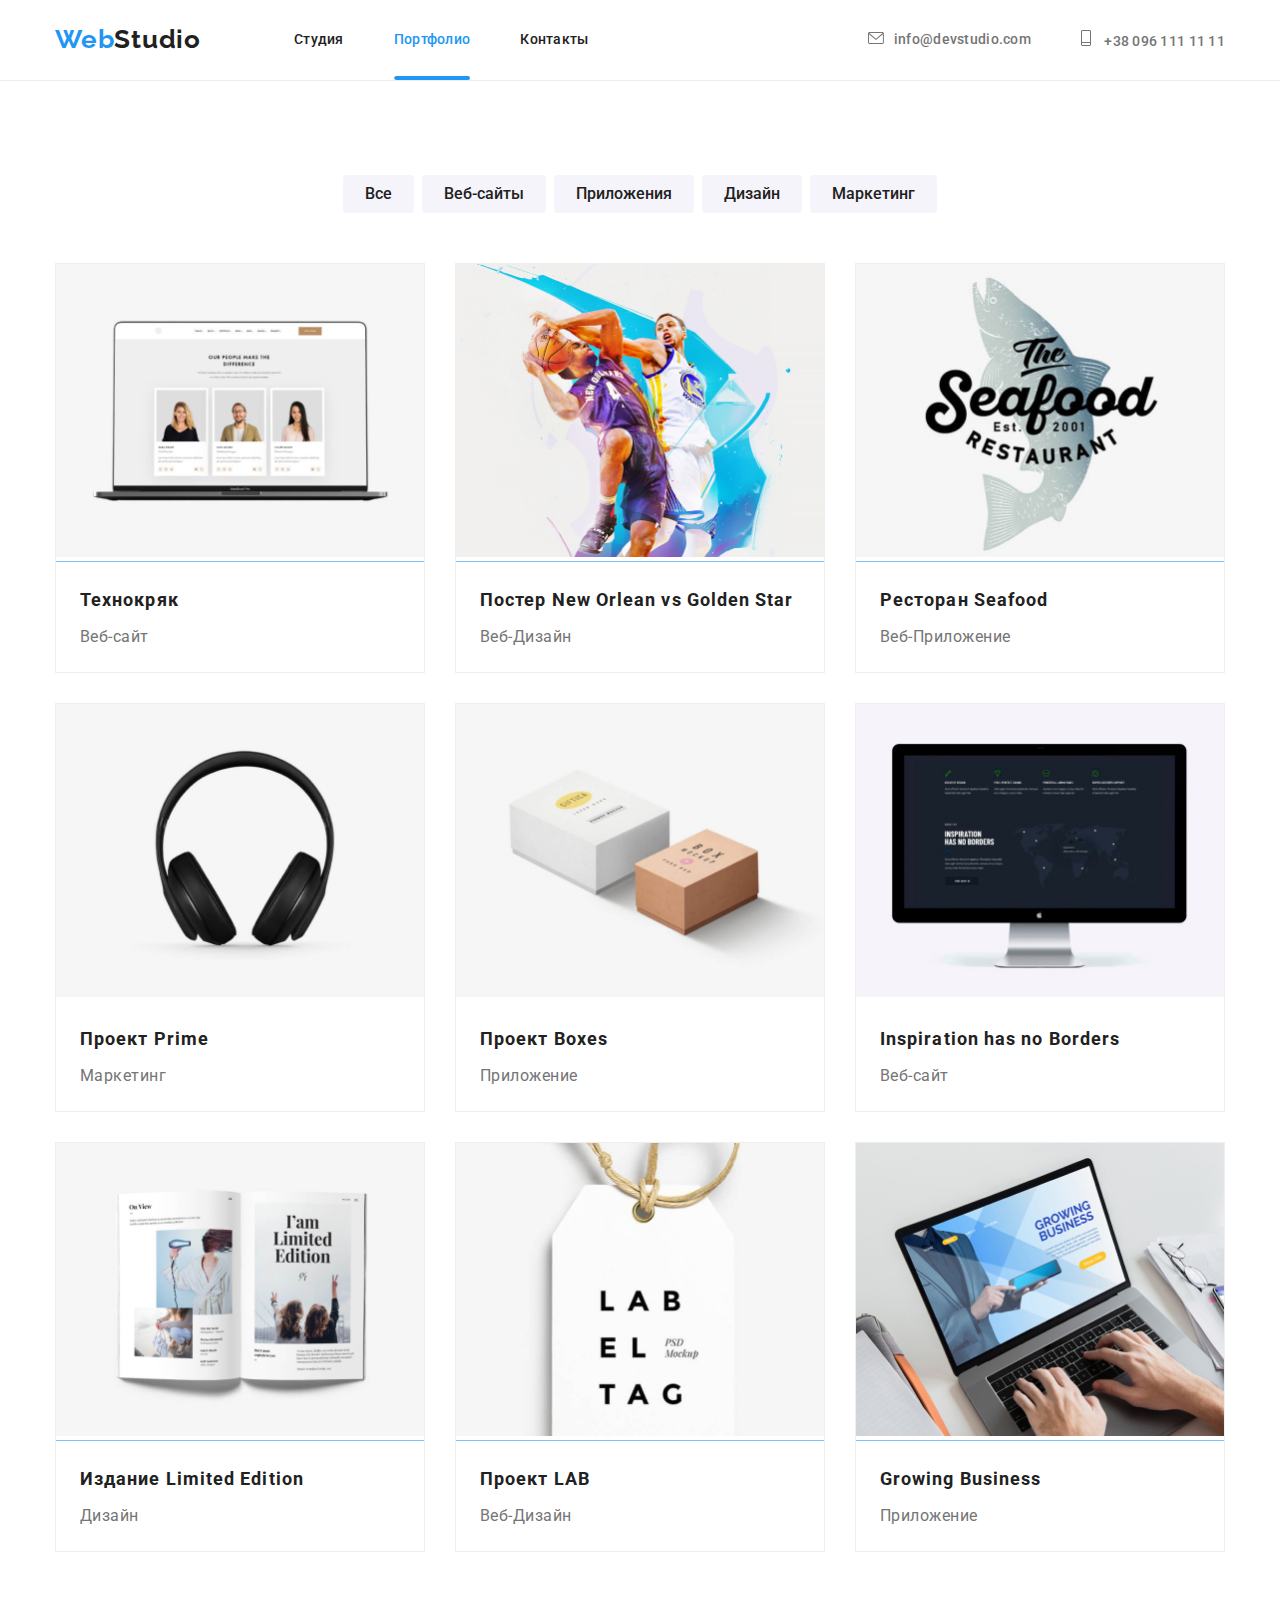
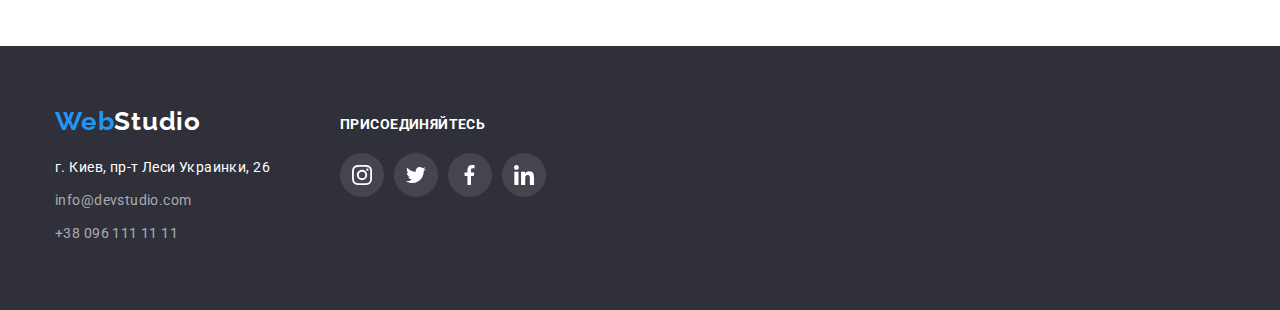
==== portfolio.html @ e9933fcd "сделал форму на футер" ====
<!DOCTYPE html>
<html lang="en">
<head>
    <meta charset="UTF-8">
    <meta http-equiv="X-UA-Compatible" content="IE=edge">
    <meta name="viewport" content="width=device-width, initial-scale=1.0">
    <title>portfolio</title>
    <link rel="preconnect" href="https://fonts.googleapis.com">
    <link rel="preconnect" href="https://fonts.gstatic.com" crossorigin>
<link rel="preconnect" href="https://fonts.googleapis.com">
<link rel="preconnect" href="https://fonts.gstatic.com" crossorigin>
<link href="https://fonts.googleapis.com/css2?family=Raleway:wght@700&family=Roboto:wght@400;500;700;900&display=swap" rel="stylesheet">    
<link rel="stylesheet" href="https://cdnjs.cloudflare.com/ajax/libs/modern-normalize/1.1.0/modern-normalize.min.css">
<link rel="stylesheet" href="./css/styles.css">
</head>
<body>
    <header>
        <div class="conteiner header">
            <a class="logo" href="index.html">Web<span class="logo studio">Studio</span></a>
            <nav class="navigation-nav">
                <ul class="navigation">
                    <li class="navigation-list"><a class="navigation-link" href="index.html">Студия</a></li>
                    <li class="navigation-list"><a class="navigation-link current" href="./portfolio.html">Портфолио</a></li>
                    <li class="navigation-list"><a class="navigation-link" href="index.html">Контакты</a></li>
                </ul>
            </nav>
            <ul class="contacts">
                <li class="cotacts-li">
                    <a class="contacts-link" href="emailto:info@devstudio.com"><svg class="image-contacts" width="16"
                            height="12">
                            <use href="./image/symbol-defs.svg#icon-envelope"></use>
                        </svg>info@devstudio.com
                    </a>
                </li>
                <li class="contacts-li">
                    <a class="contacts-link" href="tel:+380961111111"><svg class="image-contacts" width="10" height="16">
                            <use href="./image/symbol-defs.svg#icon-telephone"></use>
                        </svg> +38 096 111 11 11
                    </a>
                </li>
            </ul>
        </div>
    </header>
    <main>
        <section class="section">
           <div class="conteiner portfolio">
                <ul class="filter">
                    <li class="filter-li"><button class="filter-button" type="button">Все</button></li>
                    <li class="filter-li"><button class="filter-button" type="button">Веб-сайты</button></li>
                    <li class="filter-li"><button class="filter-button" type="button">Приложения</button></li>
                    <li class="filter-li"><button class="filter-button" type="button">Дизайн</button></li>
                    <li class="filter-li"><button class="filter-button" type="button">Маркетинг</button></li>
                </ul>
                <ul class="portfolio-main">
                    <li class="portfolio-list">
                        <a href="">
                            <div class="overley"><img src="./image/технокряк.jpg" alt="технокряк" width="369">
                                <div class="hover-portfolio">
                                    <p class="hover-text">Ресурс предлагает комплексные предложения с разным уровнем функционала и сервисов. Все это
                                        позволит посетителю получить
                                        исчерпывающие сведения о компании или частном лице.</p>
                                </div>
                            </div>
                            <div class="image-title">
                                <h2 class="portfolio-title">Технокряк</h2>
                                <p class="portfolio-text">Веб-сайт</p>
                            </div>
                        </a>
                    </li>
                    <li class="portfolio-list">
                        <a href="">
                            <div class="overley"><img src="./image/ПостерNewOrleanvsGoldenStar.jpg" alt="постер" width="369">
                            <div class="hover-portfolio">
                                <p class="hover-text">Ресурс предлагает комплексные предложения с разным уровнем функционала и сервисов. Все это
                                    позволит посетителю получить
                                    исчерпывающие сведения о компании или частном лице.</p>
                            </div>
                            </div>
                            <div class="image-title">
                                <h2 class="portfolio-title">Постер New Orlean vs Golden Star</h2>
                                <p class="portfolio-text">Веб-Дизайн</p>
                            </div>
                        </a>
                    </li>
                    <li class="portfolio-list">
                        <a href="">
                            <div class="overley"><img src="./image/РесторанSeafood.jpg" alt="Ресторан Seafood" width="369">
                                <div class="hover-portfolio">
                                    <p class="hover-text">Ресурс предлагает комплексные предложения с разным уровнем функционала и сервисов. Все это
                                        позволит посетителю получить
                                        исчерпывающие сведения о компании или частном лице.</p>
                                </div>
                            </div>
                            <div class="image-title">
                                <h2 class="portfolio-title">Ресторан Seafood</h2>
                                <p class="portfolio-text">Веб-Приложение</p>
                            </div>
                        </a>
                    </li>
                    <li class="portfolio-list">
                        <a href="">
                            <div class="overley"><img src="./image/ПроектPrime.jpg" alt="Проект Prime" width="369">
                                <div class="hover-portfolio">
                                    <p class="hover-text">Ресурс предлагает комплексные предложения с разным уровнем функционала и сервисов. Все это
                                        позволит посетителю получить
                                        исчерпывающие сведения о компании или частном лице.</p>
                                </div>
                            </div>
                            <div class="image-title">
                                <h2 class="portfolio-title">Проект Prime</h2>
                                <p class="portfolio-text">Маркетинг</p>
                            </div>
                            
                        </a>
                    </li>
                    <li class="portfolio-list">
                        <a href="">
                            <div class="overley"><img src="./image/ПроектBoxes.jpg" alt="Проект Boxes" width="369">
                                <div class="hover-portfolio">
                                    <p class="hover-text">Ресурс предлагает комплексные предложения с разным уровнем функционала и сервисов. Все это
                                        позволит посетителю получить
                                        исчерпывающие сведения о компании или частном лице.</p>
                                </div>
                            </div>
                            <div class="image-title">
                                <h2 class="portfolio-title">Проект Boxes</h2>
                                <p class="portfolio-text">Приложение</p>
                            </div>
                            
                        </a>
                    </li>
                    <li class="portfolio-list">
                        <a href="">
                            <div class="overley"><img src="./image/InspirationhasnoBorders.jpg" alt="Inspiration has no Borders" width="369"> 
                                <div class="hover-portfolio">
                                    <p class="hover-text">Ресурс предлагает комплексные предложения с разным уровнем функционала и сервисов. Все это
                                        позволит посетителю получить
                                        исчерпывающие сведения о компании или частном лице.</p>
                                </div>
                            </div>
                            <div class="image-title">
                                <h2 class="portfolio-title">Inspiration has no Borders</h2>
                                <p class="portfolio-text">Веб-сайт</p>
                            </div>
                            
                        </a>
                    </li>
                    <li class="portfolio-list">
                        <a href="">
                            <div class="overley"><img src="./image/ИзданиеLimitedEdition.jpg" alt="Издание Limited Edition" width="369">
                                <div class="hover-portfolio">
                                    <p class="hover-text">Ресурс предлагает комплексные предложения с разным уровнем функционала и сервисов. Все это
                                        позволит посетителю получить
                                        исчерпывающие сведения о компании или частном лице.</p>
                                </div>
                            </div>
                            <div class="image-title">
                                <h2 class="portfolio-title">Издание Limited Edition</h2>
                                <p class="portfolio-text">Дизайн</p>
                            </div>
                           
                        </a>
                    </li>
                    <li class="portfolio-list">
                        <a href="">
                            <div class="overley"><img src="./image/ПроектLAB.jpg" alt="Проект LAB" width="369">
                                <div class="hover-portfolio">
                                    <p class="hover-text">Ресурс предлагает комплексные предложения с разным уровнем функционала и сервисов. Все это
                                        позволит посетителю получить
                                        исчерпывающие сведения о компании или частном лице.</p>
                                </div>
                            </div>
                            <div class="image-title">
                                <h2 class="portfolio-title">Проект LAB</h2>
                                <p class="portfolio-text">Веб-Дизайн</p>
                            </div>
                           
                        </a>
                    </li>
                    <li class="portfolio-list">
                        <a href="">
                            <div class="overley"><img src="./image/GrowingBusiness.jpg" alt="Growing Business" width="369">
                                <div class="hover-portfolio">
                                    <p class="hover-text">Ресурс предлагает комплексные предложения с разным уровнем функционала и сервисов. Все это
                                        позволит посетителю получить
                                        исчерпывающие сведения о компании или частном лице.</p>
                                </div>
                            </div>
                            <div class="image-title">
                            <h2 class="portfolio-title">Growing Business</h2>
                            <p class="portfolio-text">Приложение</p>
                            </div>
                            
                        </a>
                    </li>
                </ul>
           </div>
        </section>

    </main>
    <footer class="section-footer">
        <div class="conteiner footer">
            <div class="primary">
                <a class="logo white" href="index.html">Web<span class="footer-studio">Studio</span></a>
                <address class="adress-footer">
                    <p class="adress">г. Киев, пр-т Леси Украинки, 26</p>
                    <ul class="list">
                        <li><a class="contacts-footer" href="emailto:info@devstudio.com">info@devstudio.com </a></li>
                        <li><a class="contacts-footer tel" href="tel:+380961111111"> +38 096 111 11 11</a></li>
                    </ul>
                </address>
            </div>
            <div class="second">
                <h2 class="title-footer">Присоединяйтесь</h2>
                <ul class="social-footer">
                    <li class="footer-li"><a href="" class="footer-link"><svg class="icon-footer">
                                <use href="./image/symbol-defs.svg#icon-instagram"></use>
                            </svg></a></li>
                    <li class="footer-li"><a href="" class="footer-link"><svg class="icon-footer">
                                <use href="./image/symbol-defs.svg#icon-twt2"></use>
                            </svg></a></li>
                    <li class="footer-li"><a href="" class="footer-link"><svg class="icon-footer">
                                <use href="./image/symbol-defs.svg#icon-fb2"></use>
                            </svg></a></li>
                    <li class="footer-li"><a href="" class="footer-link"><svg class="icon-footer">
                                <use href="./image/symbol-defs.svg#icon-linkedin-1-1"></use>
                            </svg></a></li>
                </ul>
            </div>
        </div>
    </footer>
</body>
</html>
---- css/styles.css ----
:root {
    --primary-text-color: #757575;
    --title-text-color: #212121;
    --accent-color: #2196F3;
}


a {
    text-decoration: none;
    cursor: default;
}



body {
    color:var(--primary-text-color);
    background-color: #ffffff;
    font-family: roboto, sans-serif;
    letter-spacing: 0.03em;
}
ul {
    padding-inline-start: 0;
    margin-block-start: 0;
    margin-block-end: 0;
    list-style: none;
}
p {
    display: none;
    margin-block-start: 1em;
    margin-block-end: 1em;
    margin-inline-start: 0px;
    margin-inline-end: 0px;
}


.conteiner {
    width: 1200px;
    margin-left: auto;
    margin-right: auto;
    padding-left: 15px;
    padding-right: 15px;
    

}


.section {
    padding-top: 94px;
    padding-bottom: 94px;
}

/* секция хедер */

.logo {
    padding-right: auto;
    padding-top: 24px;
    padding-bottom: 25px;
    font-family: 'Raleway';
    font-style: normal;
    font-weight: 700;
    font-size: 26px;
    line-height: 1.19;
    letter-spacing: 0.03em;
    color: #2196F3; 
    
}
.studio {
    color: var(--title-text-color);
    margin-left: 0;
    padding-left: 0;
}

header {
    border-bottom: 1px solid #ECECEC;
}

.header {
    display: flex;
    align-items: center;
    margin-bottom: 0;
    
}

.navigation {
    display: flex;
    padding-left: 93px;
    margin-bottom: 0;
    margin-top: 0;
    
}



.navigation-link {
    padding-top: 32px;
    display: block;
    color: var(--title-text-color);
    font-family: 'Roboto';
    font-style: normal;
    font-weight: 500;
    font-size: 14px;
    line-height: 1.14;
    letter-spacing: 0.02em;
    transition: color 250ms cubic-bezier(0.4, 0, 0.2, 1);
}
.navigation-list + .navigation-list {
    margin-left: 50px;
}

.contacts {
    display: flex;
    margin-left: auto;
    margin-bottom: 0;
    padding-left: 0;
    margin-top: 0;
    
}
.contacts-li {
    margin-left: 50px;
    
}



.navigation-link:hover, 
.navigation-link:focus {
    color: var(--accent-color);
}



.contacts-link {
    min-width: 142px;
    padding-top: 32px;
    padding-bottom: 32px;
    color: var(--primary-text-color);
    font-family: 'Roboto';
    font-weight: 500;
    font-size: 14px;
    line-height: 1.14;
    letter-spacing: 0.02em;
    transition: color 250ms cubic-bezier(0.4, 0, 0.2, 1), fill 250ms cubic-bezier(0.4, 0, 0.2, 1);
}

.contacts-link:hover,
.contacts-link:focus {
    fill: var(--accent-color);
    color: var(--accent-color);
}

.image-contacts {
    margin-right: 10px;
    fill: currentColor;
}
.current {
    color: var(--accent-color);
}
.current::after {
    content: "";
    background-image: url(../image/hover.svg);
    margin-top: 28px;
    display: block;
    width: 100%;
    height: 4px;
    border-radius: 2px;
}

/* главная секция */
.main {
    background-image: linear-gradient(to right,
            #2F303A66, rgba(47, 48, 58, 0.4)), url(../image/Img.jpg);
    text-align: center;
    padding-top: 200px;
    padding-bottom: 200px;

}

.main-title {
    margin-top: 0;
    margin-left: auto;
    margin-right: auto;
    margin-bottom: 30px;
    
    
    color: #FFFFFF;
    font-weight: 900;
    font-size: 44px;
    line-height: 1.36;
    letter-spacing: 0.06em;
    text-transform: uppercase;
    width: 696px;
    
    
    
}
.main-button {
    display: inline-block;
    cursor: pointer;
    padding: 10px 32px;
    
    min-width: 136px;
    color: #FFFFFF;
    background-color: #2196F3;
    font-weight: 700;
    font-size: 16px;
    line-height: 1.87;
    text-align: center;
    letter-spacing: 0.06em;
    border: 0;
    border-radius: 4px;
    
}

/* наши преимущества */
.feature {
    
    margin-left: auto;
    margin-right: auto;
}

.feature-ul {
    display: flex;
    align-items: center;
    margin-bottom: 0;
    margin-top: 0;
    padding-left: 0;

}
.attention::before{
background-image: url(../image/Group\ 1.svg);
content: "";
display: block;
height: 120px;
}

.punctuality::before{
    background-image: url(../image/Group\ 2.svg);
        content: "";
        display: block;
        height: 120px;
}
.planning::before {
    background-image: url(../image/Group\ 33.svg);
        content: "";
        display: block;
        height: 120px;
       
}

.technology::before {
    background-image: url(../image/Group\ 4.svg);
        content: "";
        display: block;
        height: 120px;
}

.feature-li + .feature-li {
    margin-left: 30px;
}
.feature-title {
    color: var(--title-text-color);
    font-weight: 700;
    font-size: 14px;
    line-height: 1.14;
    text-transform: uppercase;
    margin-top: 30px;
    margin-bottom: 10px;
    
}
.text {
    margin-top: 0;
    margin-bottom: 0;
    font-weight: 400;
    font-size: 14px;
    line-height: 1.71;
    display: block;
}

/* чем мы занимаемся */

.activities {
    margin-bottom: 0;
    padding-top: 0;
}
.activities-title {
    margin-bottom: 50px;
    margin-top: 0;
    text-align: center;

    color: var(--title-text-color);
    font-weight: 700;
    font-size: 36px;
    line-height: 42px;
        
}
.activities-list {
    display: flex;
    align-items: center;
    margin-bottom: 0;
    padding-left: 0;
    margin-top: 0;
}

.activities-img {
    position: relative;
    z-index: -1;
    
}
.activities-img+.activities-img {
    padding-left: 30px;
}

.bg-text {
    display: flex;
    position: absolute;
    bottom: 0;
    right: 0;
    font-size: 14px;
    font-weight: 700;
    line-height: 1.14;
    letter-spacing: 0.03em;
    text-transform: uppercase;
    color: #FFFFFF;
    background: rgba(47, 48, 58, 0.8);
    width: 370px;
    margin: 0;
    padding: 27px 82px;
}


/* наша команда */
.team {
    margin-top: 0;
    background: #F5F4FA;
    
}
.team-title {
    margin-top: 0;
    margin-bottom: 50px;
    color: var(--title-text-color);
    font-weight: 700;
    font-size: 36px;
    line-height: 1.17;
    text-align: center;
    
}

.team-list {
    border: 1px solid #EEEEEE;
    background: #ffffff;
    box-shadow: 0px 1px 3px rgba(0, 0, 0, 0.12), 0px 1px 1px rgba(0, 0, 0, 0.14), 0px 2px 1px rgba(0, 0, 0, 0.2);
    border-radius: 0px 0px 4px 4px;
}


.team-ul {
    display: flex;
    
}
.team-list + .team-list {
    margin-left: 30px;
}
.name {
    color: var(--title-text-color);
    font-weight: 500;
    font-size: 16px;
    line-height: 1.19;
    text-align: center;
    margin-bottom: 10px;
    margin-top: 30px;
    
}
.job {
    font-weight: 400;
    font-size: 16px;
    line-height: 1.19;
    text-align: center;
    margin-top: 0;
    display: block;
    width: 270px;
}
.social-ul {
    display: flex;
    margin-left: auto;
    margin-right: auto;
    margin-bottom: 30px;
    margin-top: 16px;
    width: 206px;
    
}
.social-image {
    width: 20px;
    height: 20px;
    
}
.social-link {
    width: 44px;
    height: 44px;
    border-radius: 50%;
    display: flex;
    padding: 12px;
    fill: #AFB1B8;
    transition: background-color 250ms cubic-bezier(0.4, 0, 0.2, 1), fill 250ms cubic-bezier(0.4, 0, 0.2, 1);
}

.social-link:hover,
.social-link:focus {
    background-color: var(--accent-color);
    fill: #ffffff;
}


.social-li + .social-li {
    margin-left: 10px;
}
/* секция клиенты */

.clients {
    
    margin-left: auto;
    margin-right: auto;
    text-align: center;
    
}
.title-clients {
    display: flex;
    width: 391px;
    font-family: 'Roboto';
    font-style: normal;
    font-weight: 700;
    font-size: 36px;
    line-height: 1.16;
    letter-spacing: 0.03em;
    color: #212121;
    margin-bottom:0;
    margin-top: 0;
    margin-left: auto;
    margin-right: auto;
    padding: 0;
    margin-block-start: 0;
    margin-block-end: 0;
}

.clients-ul {
    display: flex;
    width: 1170px;
    justify-content: center;
    text-align: center;
    color: #AFB1B8;
    margin-top: 50px;
}

.clients-li {
   
    display: flex;
}
.clients-li + .clients-li {
    margin-left: 30px;
}

.clients-link {
    display: flex;
    fill: #AFB1B8;
    width: 170px;
    height: 92px;
    align-items: center;
    justify-content: center;
    border: 1px solid #AFB1B8;
    border-radius: 4px;
    transition: border 250ms cubic-bezier(0.4, 0, 0.2, 1), fill 250ms cubic-bezier(0.4, 0, 0.2, 1);
}

.icon-clients {
    color: currentColor;
}


 .clients-link:hover,
 .clients-link:focus {
    fill: #2196F3;
    border: 1px solid #2196F3;
 }



/* футер */
.section-footer {
    background-color: #2F303A;
    margin-right: auto;
    color: var(--primary-text-color);
    padding-top: 60px;
    padding-bottom: 60px;
    display: flex;
   
    
}

.footer {
    display: flex;
}

.primary {
    margin-right: 70px;
}

.footer-studio {
    font-weight: 700;
    font-size: 26px;
    line-height: 1.19;
    letter-spacing: 0.03em;
    color: #FFFFFF
}
.adress-foter {
    padding-bottom: 60px;
    display: flex;
}

.white {
    display: block;
    margin-bottom: 20px;
    
    padding: 0;
}
.adress {
    margin-top: 0;
    margin-bottom: 9px;
    color: #ffffff;
    font-family: 'Roboto';
    font-style: normal;
    font-weight: 400;
    font-size: 14px;
    line-height: 1.71;
    letter-spacing: 0.03em;
    display: block;
    
}
.contacts-footer {
    display: block;
    margin-bottom: 9px;
    color: rgba(255, 255, 255, 0.6);
    text-decoration: none;
    cursor: default;
    font-family: 'Roboto';
    font-style: normal;
    font-weight: 400;
    font-size: 14px;
    line-height: 1.71;
    letter-spacing: 0.03em;
}
.tel {
    margin-bottom: 0;
}
.list {
    margin-top: 0;
    margin-bottom: 4px;
    padding-left: 0;
    transition: color 250ms cubic-bezier(0.4, 0, 0.2, 1);
}



.list :hover, 
.list :focus {
color: var(--accent-color);
}

.second {
    
    width: 206px;
}
.title-footer {
    font-family: 'Roboto';
    font-style: normal;
    font-weight: 700;
    font-size: 14px;
    line-height: 1.14;
    letter-spacing: 0.03em;
    text-transform: uppercase;
    color: #FFFFFF;
    display: flex;
    margin-bottom: 20px;
    
    width: 145px;
    
}
.social-footer {
    display: flex;
    width: 206px;
    margin-left: auto;
    margin-right: auto;

}
.footer-li {
    width: 44px;
    height: 44px;
}
.footer-li + .footer-li {
    margin-left: 10px;
}
.footer-link {
    display: flex;
    border-radius: 50%;
    padding: 12px;
    width: 44px;
    height: 44px;
    background: rgba(255, 255, 255, 0.1);
    fill: #ffffff;
    transition: background-color 250ms cubic-bezier(0.4, 0, 0.2, 1);
    
}

.icon-footer {
    width: 20px;
    height: 20px;

}

.footer-link:hover, 
.footer-link:focus {
    background-color: #2196F3;
}

.form-conteiner {
    margin-left: 94px;
    width: 570px;
    display: flex;
    flex-direction: column;
}
.title-form {
    font-family: 'Roboto';
    font-style: normal;
    font-weight: 700;
    font-size: 14px;
    line-height: 1.14;
    letter-spacing: 0.03em;
    text-transform: uppercase;
    color: #FFFFFF;
    margin-bottom: 20px;
}

.form-footer {
    display: flex;
}
.footer-input {
    width: 358px;
    height: 50px;
    border: 1px solid rgba(255, 255, 255, 0.3);
    filter: drop-shadow(0px 4px 4px rgba(0, 0, 0, 0.15));
    border-radius: 4px;
    background-color: #2F303A;
    margin-right: 12px;
    color:  rgba(255, 255, 255, 0.3);
    padding-left: 16px;
}
.footer-label {
    position: relative;
    
}

.text-footer {
    position: absolute;
    top: 15px;
    left: 16px;
    color: rgba(255, 255, 255, 0.6);
}
.button-footer {
    width: 200px;
    height: 50px;
    background: #2196F3;
    box-shadow: 0px 4px 4px rgba(0, 0, 0, 0.15);
    border-radius: 4px;
   
    font-family: 'Roboto';
    font-style: normal;
    font-weight: 700;
    font-size: 16px;
    line-height: 1.87;
    letter-spacing: 0.06em;
    color: #FFFFFF;
    padding-top: 10px;
    padding-bottom: 10px;
    
    align-items: center;
    justify-content: center;
    display: flex;
    margin-right: 0;
}

.icon-send {
    padding-left: 10px;
}


/* разметка для кнопки */
.backdrop {
    position: fixed;
    width: 100%;
    height: 100%;
    top: 0;
    left: 0;
    background-color: rgba(0, 0, 0, 0.1);
    border: 1px solid #0000001A;
    transition: opasity 250ms cubic-bezier(0.4, 0, 0.2, 1),
    visibilitty 250ms cubic-bezier(0.4, 0, 0.2, 1);
}

.backdrop.is-hidden {
    visibility: hidden;
    opacity: 0;
    pointer-events: none;
   
}

.modal {
    position: absolute;
    top: 50%;
    left: 50%;
    transform: translate(-50%, -50%);
    width: 528px;
    height: 581px;
    background-color: #FFFFFF;
    box-shadow: 0px 1px 3px rgba(0, 0, 0, 0.12), 0px 1px 1px rgba(0, 0, 0, 0.14), 0px 2px 1px rgba(0, 0, 0, 0.2);
    border-radius: 4px;
    display: flex;
    
}

.backdrop.is-hidden .modal {
    transform: translate(-50%, -50%) scale(1.1,1)
}


.image-closed {
   width: 11px;
   height: 11px;
    
}
.closed {
    display: flex;
    position: absolute;
    top: 8px;
    right: 8px;
    justify-content: center;
    align-items: center;
    width: 30px;
    height: 30px;
    background: #FFFFFF;
    border: 1px solid rgba(0, 0, 0, 0.1);
    border-radius: 50%;
    cursor: pointer;
    padding: 6px;
  
}



/* css для портфолио */



.filter {
    display: flex;
    margin-top: 0;
    margin-bottom: 50px;
    width: 594px;
    margin-left: auto;
    margin-right: auto;
}

.filter-li {
    display: flex;
    margin-top: 0;
   
    
}

.filter-button {
    border-radius: 4px;
    cursor: pointer;
    background: #F5F4FA;
    color: var(--title-text-color);
    font-weight: 500;
    font-size: 16px;
    line-height: 1.63;
    text-align: center;
    padding: 6px 22px;
    margin-right: 0;
    min-width: 16px;
    border: 0;
    transition:  color 250ms cubic-bezier(0.4, 0, 0.2, 1), background 250ms cubic-bezier(0.4, 0, 0.2, 1),
    box-shadow 250ms cubic-bezier(0.4, 0, 0.2, 1), border-radius 250ms cubic-bezier(0.4, 0, 0.2, 1);
}

.filter-li+.filter-li {
    margin-left: 8px;
}

.filter-button:hover,
.filter-button:focus {
    background: var(--accent-color);
    color: #FFFFFF;
    box-shadow: 0px 3px 1px rgba(0, 0, 0, 0.1), 0px 1px 2px rgba(0, 0, 0, 0.08), 0px 2px 2px rgba(0, 0, 0, 0.12);
    border-radius: 4px;
}


.portfolio-main {
    display: flex;
    flex-wrap: wrap;
    margin-bottom: 0;
    margin-top: 0;
    padding-left: 0;
   
}

.portfolio-main :nth-child(n+7) {
    margin-bottom: 0px;
}
.portfolio-main :nth-child(3n) {
    margin-right: 0;
}

.portfolio-list {
   
    box-sizing: border-box;
    width: 370px;
    background: #FFFFFF;
    border: 1px solid #EEEEEE;
    margin-bottom: 30px;
    margin-right: 30px;
   
    transition: box-shadow 250ms cubic-bezier(0.4, 0, 0.2, 1);
}


.portfolio-list:hover,
.portfolio-list:focus {
    
box-shadow: 0px 1px 1px rgba(0, 0, 0, 0.12), 
0px 4px 4px rgba(0, 0, 0, 0.06), 
1px 4px 6px rgba(0, 0, 0, 0.16);
}

.image-title {
    margin-left: 24px;
    margin-right: 24px;
    margin-top: 20px;
    margin-bottom: 20px;
    width: 322px;
    display: inline-block;
    
}

.portfolio-title {
    width: 322px;
    color: var(--title-text-color);
    font-weight: 700;
    font-size: 18px;
    line-height: 2;
    letter-spacing: 0.06em;
    cursor: default;
    text-decoration: none;
    margin-top: 0;
    margin-bottom: 4px;
    
    
    
}

.overley {
    overflow: hidden;
    position: relative;
}
.portfolio-text {
    width: 322px;
    color: var(--primary-text-color);
    font-weight: 400;
    font-size: 16px;
    line-height: 1.87;
    margin-top: 0;
    margin-bottom: 0;
    display: flex;
    
}

.hover-portfolio {
   display: flex;
    position: absolute;
    top: 0;
    left: 0;
    width: 369px;
    margin: 0;
    background: rgba(33, 150, 243, 0.9);
    transform: translateY(100%);
    transition: transform 250ms cubic-bezier(0.4, 0, 0.2, 1);
  
}
.portfolio-list:hover .hover-portfolio {
    transform: translateY(0%);
   
}

.hover-text {
    display: inline-block;
    padding: 63px 24px;
    margin-top: 0;
    margin-bottom: 4px;
    font-weight: 400;
    font-size: 18px;
    line-height: 1.55;
    letter-spacing: 0.03em;
    color: #FFFFFF;
   
}
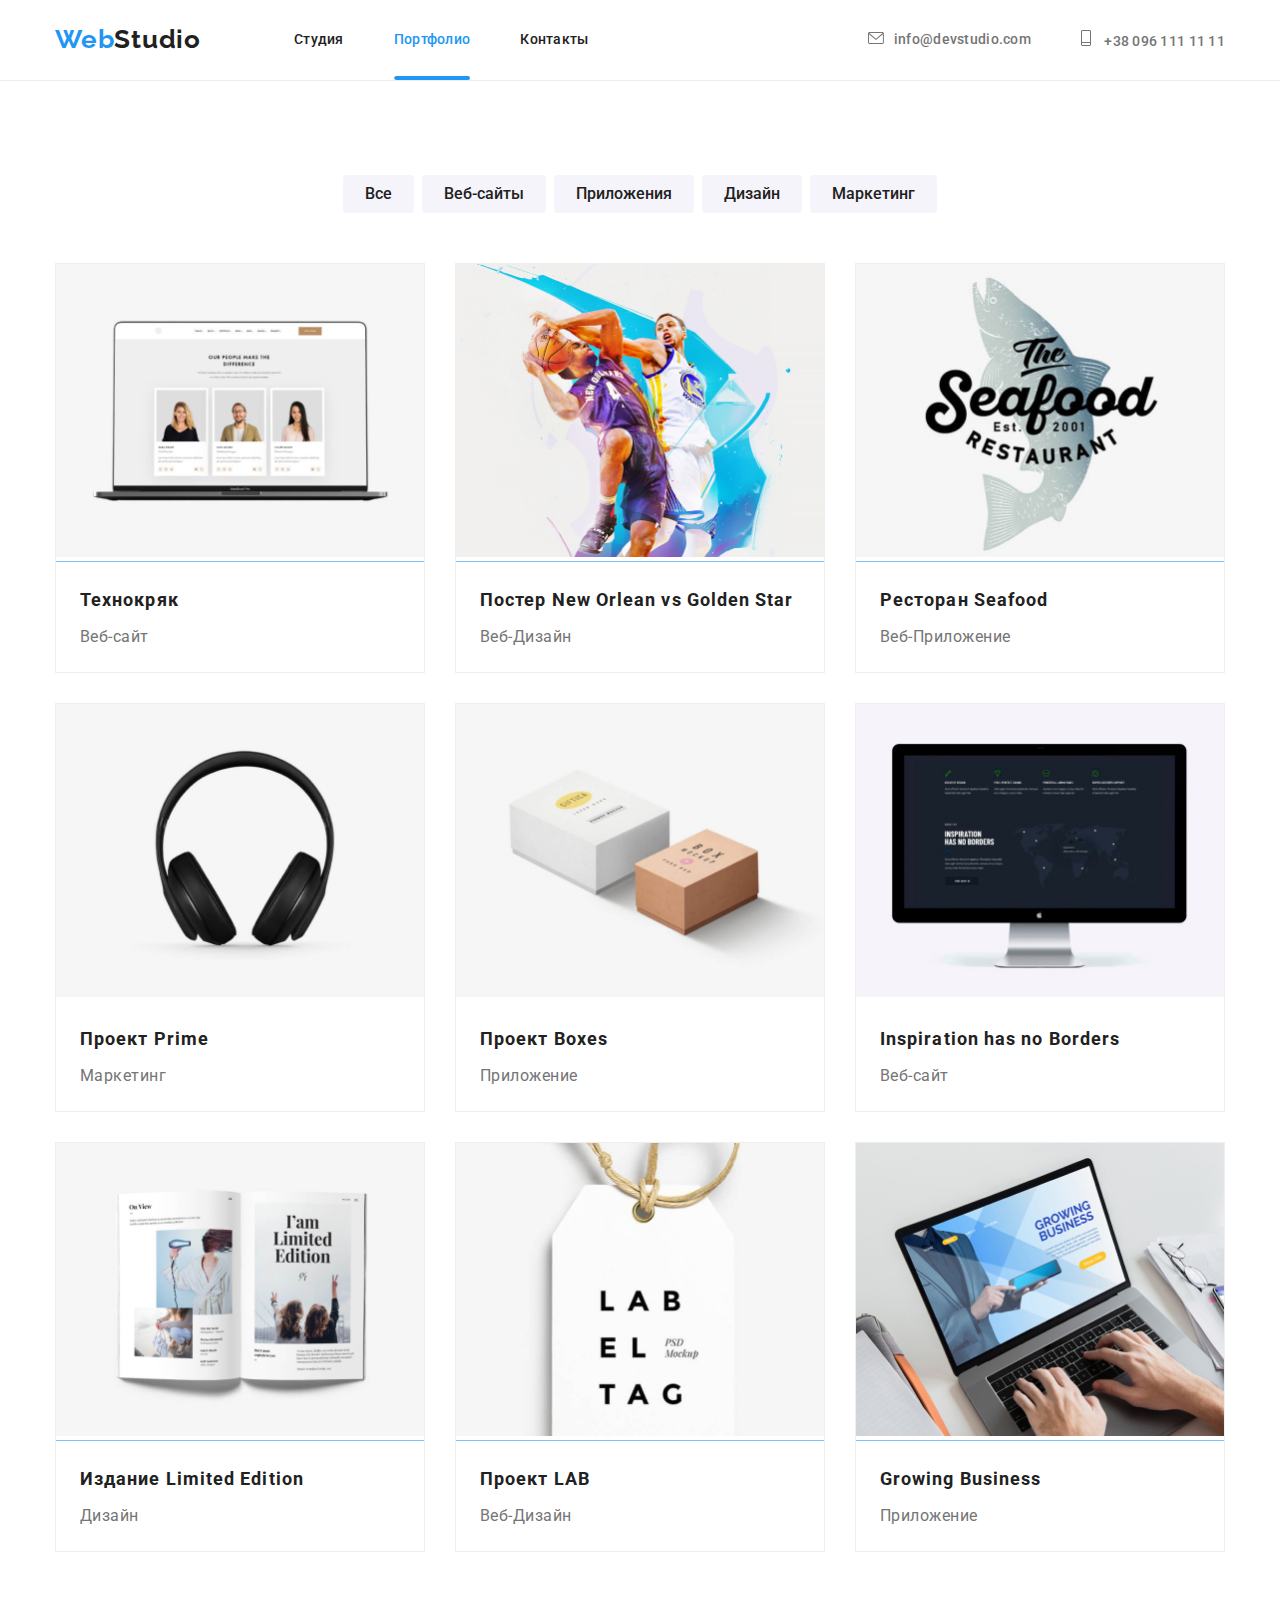
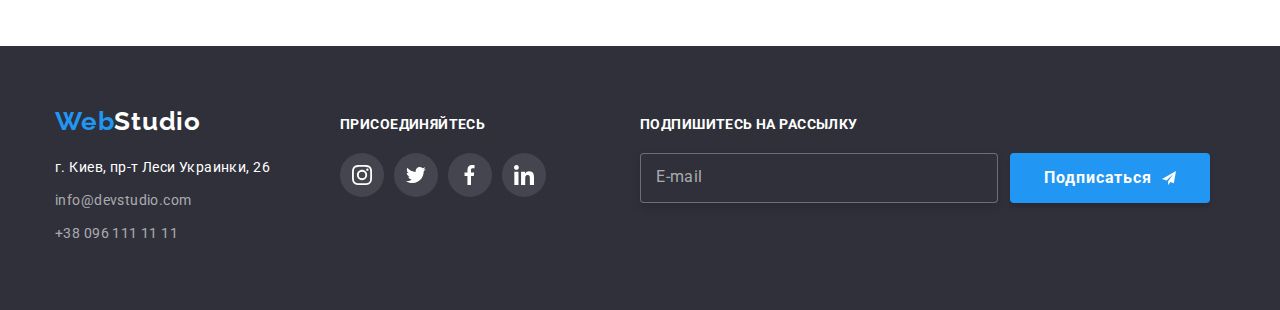
==== commit 24eccefe: "сделал часть формы в кнопке" ====
--- a/portfolio.html
+++ b/portfolio.html
@@ -227,6 +227,25 @@
                             </svg></a></li>
                 </ul>
             </div>
+    
+    
+            <div class="form-conteiner">
+                <h2 class="title-form">Подпишитесь на рассылку</h2>
+                <form class="form-footer">
+                    <label class="footer-label">
+                        <input class="footer-input" type="text" name="mail-footer" placeholder=" ">
+                        <span class="text-footer">E-mail</span>
+                    </label>
+                    <button type="submit" class="button-footer">Подписаться <svg class="icon-send" width="24" height="24">
+                            <use href="./image/symbol-defs.svg#icon-icon-send"></use>
+                        </svg></button>
+                </form>
+            </div>
+    
+    
+    
+    
+    
         </div>
     </footer>
 </body>
--- a/css/styles.css
+++ b/css/styles.css
@@ -662,14 +662,26 @@
     top: 15px;
     left: 16px;
     color: rgba(255, 255, 255, 0.6);
-}
+    transition: color 250ms cubic-bezier(0.4, 0, 0.2, 1),
+    transform 250ms cubic-bezier(0.4, 0, 0.2, 1);
+}
+
+.footer-label:focus-within .text-footer{
+    transform: translateY(-35px);
+    color: var(--accent-color);
+}
+.footer-input:not(:placeholder-shown) + .text-footer{
+    transform: translateY(-35px);
+    color: var(--accent-color);
+}
+
 .button-footer {
     width: 200px;
     height: 50px;
     background: #2196F3;
     box-shadow: 0px 4px 4px rgba(0, 0, 0, 0.15);
     border-radius: 4px;
-   
+    border: 0;
     font-family: 'Roboto';
     font-style: normal;
     font-weight: 700;
@@ -721,7 +733,7 @@
     background-color: #FFFFFF;
     box-shadow: 0px 1px 3px rgba(0, 0, 0, 0.12), 0px 1px 1px rgba(0, 0, 0, 0.14), 0px 2px 1px rgba(0, 0, 0, 0.2);
     border-radius: 4px;
-    display: flex;
+   
     
 }
 
@@ -735,6 +747,8 @@
    height: 11px;
     
 }
+
+
 .closed {
     display: flex;
     position: absolute;
@@ -752,7 +766,103 @@
   
 }
 
-
+.closed:hover {
+    fill: var(--accent-color);
+}
+
+.modal-title {
+    font-family: 'Roboto';
+    font-style: normal;
+    font-weight: 700;
+    font-size: 20px;
+    line-height: 1.15;
+    letter-spacing: 0.03em;
+    color: #212121;
+    width: 448px;
+    height: 23px;
+    display: flex;
+    justify-content: center;
+    margin-top: 40px;
+    margin-bottom: 12px;
+    margin-left: auto;
+    margin-right: auto;
+}
+
+.container-input {
+    width: 448px;
+    margin-left: auto;
+    margin-right: auto;
+}
+
+.container-input + .container-input {
+    margin-top: 10px;
+}
+.title-input {
+    font-family: 'Roboto';
+    font-style: normal;
+    font-weight: 400;
+    font-size: 12px;
+    line-height: 1.16;
+    letter-spacing: 0.01em;
+    color: #757575;
+    text-align: start;
+    margin-bottom: 4px;
+}
+.input-label {
+    position: relative;
+    display: flex;
+    justify-content: center;
+}
+
+.icon-input {
+    position: absolute;
+    top: 11px;
+    left: 12px;
+   
+}
+.name-input {
+    width: 448px;
+    height: 40px;
+    padding-left: 42px;
+    padding-top: 12px;
+    padding-bottom: 12px;
+    border: 1px solid rgba(33, 33, 33, 0.2);
+    border-radius: 4px;
+    color: rgba(0, 0, 0, 1);
+   
+}
+.coment-label {
+    display: flex;
+    
+}
+
+.coment-input {
+    width: 448px;
+    height: 120px;
+    padding-left: 16px;
+    padding-bottom: 84px;
+
+    
+    border: 1px solid rgba(33, 33, 33, 0.2);
+    border-radius: 4px;
+    font-family: 'Roboto';
+        font-style: normal;
+        font-weight: 400;
+        font-size: 14px;
+        line-height: 16px;
+        letter-spacing: 0.01em;
+    
+        color: rgba(117, 117, 117, 0.5);
+}
+
+.name-input:focus,
+.coment-input:focus {
+   outline: 1px solid #2196F3;
+   border: none;
+}
+.name-input:focus + .icon-input {
+    fill: var(--accent-color);
+}
 
 /* css для портфолио */
 
